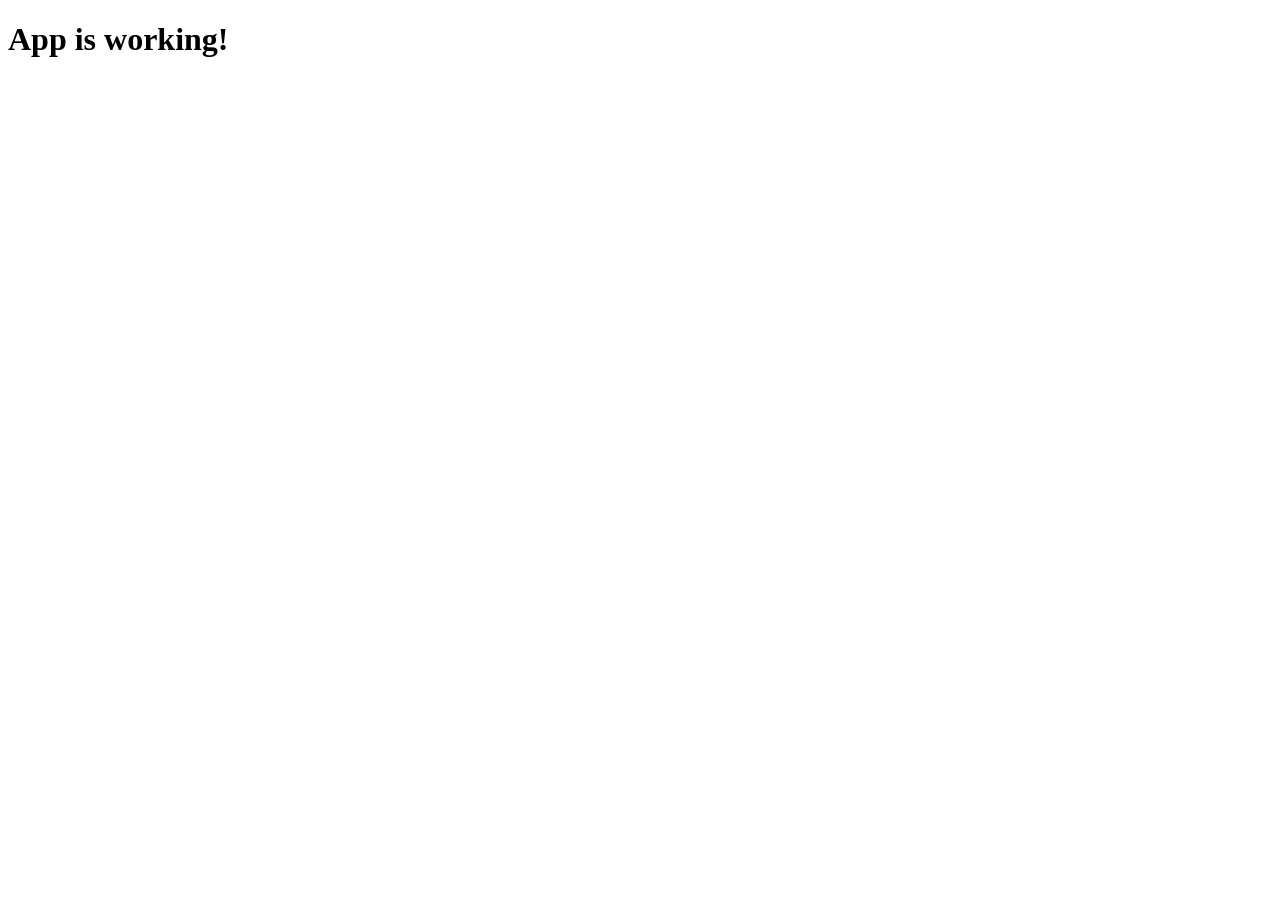
==== static/index.html @ 6a9f89fb "creating an index.html for testing" ====
<!DOCTYPE html>
<html lang="en">
<head>
    <meta charset="UTF-8">
    <meta name="viewport" content="width=device-width, initial-scale=1.0">
    <title>Document</title>
</head>
<body>
    <h1> App is working!</h1>
</body>
</html>
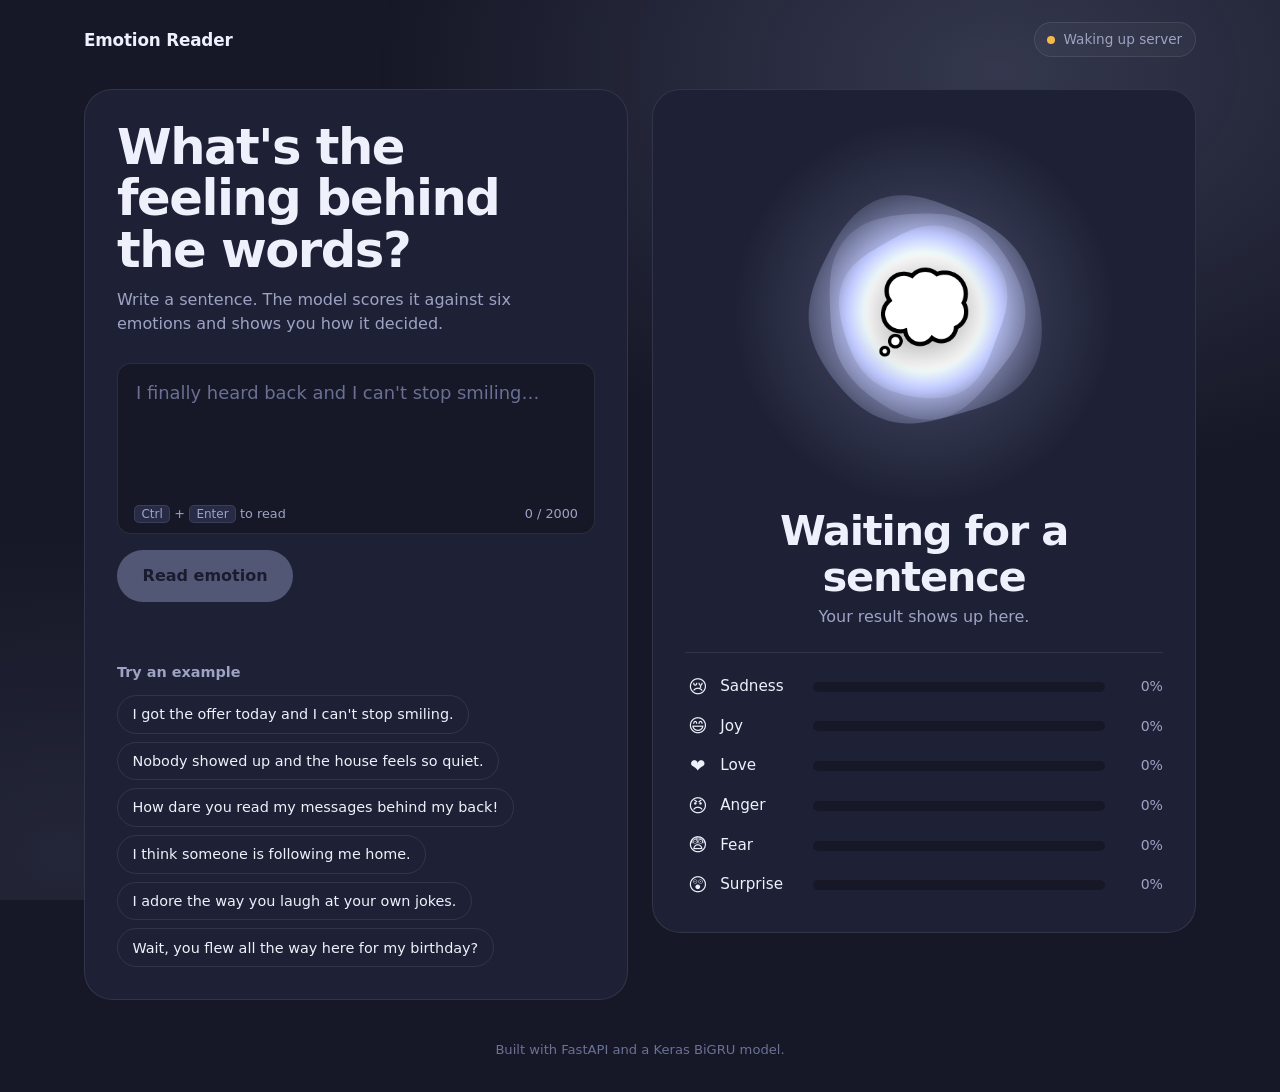
==== commit 99cb999b: "UI CHNAGES DONE" ====
--- a/static/index.html
+++ b/static/index.html
@@ -1,11 +1,79 @@
 <!DOCTYPE html>
 <html lang="en">
 <head>
-    <meta charset="UTF-8">
-    <meta name="viewport" content="width=device-width, initial-scale=1.0">
-    <title>Document</title>
+  <meta charset="UTF-8">
+  <meta name="viewport" content="width=device-width, initial-scale=1">
+  <title>Emotion Reader</title>
+  <meta name="description" content="Type a sentence and see which of six emotions a BiGRU model hears in it.">
+  <link rel="icon" href="data:image/svg+xml,<svg xmlns=%22http://www.w3.org/2000/svg%22 viewBox=%220 0 100 100%22><text y=%22.9em%22 font-size=%2290%22>💭</text></svg>">
+  <link rel="preconnect" href="https://fonts.googleapis.com">
+  <link rel="preconnect" href="https://fonts.gstatic.com" crossorigin>
+  <link href="https://fonts.googleapis.com/css2?family=Bricolage+Grotesque:opsz,wght@12..96,500;12..96,700;12..96,800&family=Instrument+Sans:wght@400;500;600&display=swap" rel="stylesheet">
+  <link rel="stylesheet" href="/static/style.css">
 </head>
-<body>
-    <h1> App is working!</h1>
+<body data-emotion="neutral">
+
+  <header class="top">
+    <span class="brand">Emotion Reader</span>
+    <span class="health" id="health" data-state="waiting" role="status">
+      <i class="dot" aria-hidden="true"></i><span id="healthText">Connecting to model</span>
+    </span>
+  </header>
+
+  <main class="shell">
+
+    <section class="panel input-panel" aria-labelledby="title">
+      <h1 id="title">What's the feeling behind the words?</h1>
+      <p class="lede">Write a sentence. The model scores it against six emotions and shows you how it decided.</p>
+
+      <div class="field">
+        <label for="text" class="sr-only">Sentence to analyze</label>
+        <textarea id="text" maxlength="2000" rows="4" placeholder="I finally heard back and I can't stop smiling…" spellcheck="true"></textarea>
+        <div class="field-foot">
+          <span class="hint"><kbd>Ctrl</kbd> + <kbd>Enter</kbd> to read</span>
+          <span class="count" id="count">0 / 2000</span>
+        </div>
+      </div>
+
+      <div class="actions">
+        <button class="go" id="go" type="button" disabled>
+          <span class="go-label">Read emotion</span>
+          <span class="spinner" aria-hidden="true"></span>
+        </button>
+        <button class="ghost" id="clear" type="button" hidden>Clear</button>
+      </div>
+
+      <p class="note" id="note" role="status" aria-live="polite"></p>
+
+      <div class="examples">
+        <h2>Try an example</h2>
+        <div class="chips" id="chips"></div>
+      </div>
+
+      <div class="history" id="historyWrap" hidden>
+        <h2>Recent</h2>
+        <ul id="history"></ul>
+      </div>
+    </section>
+
+    <section class="panel stage" aria-labelledby="resultTitle">
+      <div class="orb-wrap" id="orbWrap">
+        <canvas id="orb" aria-hidden="true"></canvas>
+        <div class="orb-emoji" id="orbEmoji" aria-hidden="true">💭</div>
+      </div>
+
+      <div class="verdict" aria-live="polite">
+        <h2 id="resultTitle" class="verdict-label">Waiting for a sentence</h2>
+        <p class="verdict-sub" id="verdictSub">Your result shows up here.</p>
+      </div>
+
+      <ul class="bars" id="bars" aria-label="Probability for each emotion"></ul>
+    </section>
+
+  </main>
+
+  <footer class="foot">Built with FastAPI and a Keras BiGRU model.</footer>
+
+  <script src="/static/script.js"></script>
 </body>
-</html>+</html>
--- a/static/style.css
+++ b/static/style.css
@@ -0,0 +1,485 @@
+/* Emotion Reader — the page's accent color follows the detected emotion */
+
+@property --accent {
+  syntax: "<color>";
+  inherits: true;
+  initial-value: #a3abd9;
+}
+
+:root {
+  --bg: #161827;
+  --surface: #1e2135;
+  --surface-2: #272b46;
+  --line: rgba(255, 255, 255, 0.09);
+  --text: #eef0fb;
+  --muted: #9ea3c4;
+  --on-accent: #14162a;
+  --accent: #a3abd9;
+
+  --display: "Bricolage Grotesque", system-ui, -apple-system, "Segoe UI", sans-serif;
+  --body: "Instrument Sans", system-ui, -apple-system, "Segoe UI", sans-serif;
+
+  --radius-lg: 28px;
+  --radius-md: 14px;
+  --ease: cubic-bezier(0.22, 1, 0.36, 1);
+}
+
+body[data-emotion="neutral"]  { --accent: #a3abd9; }
+body[data-emotion="sadness"]  { --accent: #6d9bf5; }
+body[data-emotion="joy"]      { --accent: #ffc83d; }
+body[data-emotion="love"]     { --accent: #ff6b97; }
+body[data-emotion="anger"]    { --accent: #ff5d4d; }
+body[data-emotion="fear"]     { --accent: #a78bfa; }
+body[data-emotion="surprise"] { --accent: #34d3be; }
+
+*, *::before, *::after { box-sizing: border-box; }
+
+html { color-scheme: dark; }
+
+body {
+  margin: 0;
+  min-height: 100vh;
+  font-family: var(--body);
+  font-size: 1rem;
+  line-height: 1.55;
+  color: var(--text);
+  background: var(--bg);
+  transition: --accent 0.9s ease;
+  -webkit-font-smoothing: antialiased;
+}
+
+/* Colored light that follows the emotion */
+body::before {
+  content: "";
+  position: fixed;
+  inset: 0;
+  z-index: -1;
+  background:
+    radial-gradient(60rem 40rem at 78% 8%, color-mix(in srgb, var(--accent) 22%, transparent), transparent 65%),
+    radial-gradient(40rem 30rem at 5% 95%, color-mix(in srgb, var(--accent) 10%, transparent), transparent 70%);
+  pointer-events: none;
+}
+
+.sr-only {
+  position: absolute;
+  width: 1px; height: 1px;
+  overflow: hidden;
+  clip: rect(0 0 0 0);
+  white-space: nowrap;
+}
+
+:focus-visible {
+  outline: 2px solid var(--accent);
+  outline-offset: 3px;
+}
+
+/* ---------- Header ---------- */
+
+.top {
+  max-width: 1160px;
+  margin: 0 auto;
+  padding: 1.4rem 1.5rem 0;
+  display: flex;
+  align-items: center;
+  justify-content: space-between;
+  gap: 1rem;
+}
+
+.brand {
+  font-family: var(--display);
+  font-weight: 700;
+  font-size: 1.05rem;
+  letter-spacing: -0.01em;
+}
+
+.health {
+  display: inline-flex;
+  align-items: center;
+  gap: 0.5rem;
+  font-size: 0.85rem;
+  color: var(--muted);
+  padding: 0.35rem 0.8rem;
+  border-radius: 999px;
+  border: 1px solid var(--line);
+  background: rgba(255, 255, 255, 0.03);
+}
+
+.health .dot {
+  width: 8px; height: 8px;
+  border-radius: 50%;
+  background: #f5b94a;
+  animation: blink 1.4s ease-in-out infinite;
+}
+
+.health[data-state="ready"] .dot { background: #4ade80; animation: none; }
+.health[data-state="down"] .dot  { background: #ff6b6b; animation: none; }
+
+@keyframes blink { 50% { opacity: 0.35; } }
+
+/* ---------- Layout ---------- */
+
+.shell {
+  max-width: 1160px;
+  margin: 0 auto;
+  padding: 2rem 1.5rem 1rem;
+  display: grid;
+  grid-template-columns: minmax(0, 1fr) minmax(0, 1fr);
+  gap: 1.5rem;
+  align-items: start;
+}
+
+.panel {
+  background: var(--surface);
+  border: 1px solid var(--line);
+  border-radius: var(--radius-lg);
+  padding: 2rem;
+}
+
+/* ---------- Input panel ---------- */
+
+h1 {
+  margin: 0 0 0.7rem;
+  font-family: var(--display);
+  font-weight: 800;
+  font-size: clamp(2rem, 4.2vw, 3.1rem);
+  line-height: 1.04;
+  letter-spacing: -0.03em;
+  text-wrap: balance;
+}
+
+.lede {
+  margin: 0 0 1.6rem;
+  color: var(--muted);
+  max-width: 44ch;
+}
+
+.field {
+  background: var(--bg);
+  border: 1px solid var(--line);
+  border-radius: var(--radius-md);
+  padding: 0.9rem 1rem 0.6rem;
+  transition: border-color 0.3s, box-shadow 0.3s;
+}
+
+.field:focus-within {
+  border-color: var(--accent);
+  box-shadow: 0 0 0 4px color-mix(in srgb, var(--accent) 18%, transparent);
+}
+
+textarea {
+  width: 100%;
+  resize: none;
+  border: 0;
+  outline: 0;
+  background: transparent;
+  color: var(--text);
+  font: inherit;
+  font-size: 1.12rem;
+  line-height: 1.5;
+  min-height: 6.5rem;
+}
+
+textarea::placeholder { color: #6a6f93; }
+
+.field-foot {
+  display: flex;
+  justify-content: space-between;
+  align-items: center;
+  font-size: 0.8rem;
+  color: var(--muted);
+  padding-top: 0.4rem;
+}
+
+kbd {
+  font-family: inherit;
+  font-size: 0.75rem;
+  padding: 0.05rem 0.4rem;
+  border: 1px solid var(--line);
+  border-radius: 5px;
+  background: var(--surface-2);
+}
+
+.count.warn { color: #ffb86b; }
+
+.actions {
+  display: flex;
+  align-items: center;
+  gap: 0.8rem;
+  margin-top: 1rem;
+}
+
+.go {
+  position: relative;
+  display: inline-flex;
+  align-items: center;
+  justify-content: center;
+  min-width: 10.5rem;
+  padding: 0.85rem 1.6rem;
+  border: 0;
+  border-radius: 999px;
+  background: var(--accent);
+  color: var(--on-accent);
+  font: inherit;
+  font-weight: 600;
+  font-size: 1rem;
+  cursor: pointer;
+  transition: transform 0.25s var(--ease), box-shadow 0.35s, opacity 0.25s;
+  box-shadow: 0 8px 24px -8px color-mix(in srgb, var(--accent) 70%, transparent);
+}
+
+.go:hover:not(:disabled) {
+  transform: translateY(-2px);
+  box-shadow: 0 14px 28px -8px color-mix(in srgb, var(--accent) 75%, transparent);
+}
+
+.go:active:not(:disabled) { transform: translateY(0) scale(0.98); }
+
+.go:disabled { opacity: 0.4; cursor: not-allowed; box-shadow: none; }
+
+.spinner {
+  position: absolute;
+  width: 1.2rem; height: 1.2rem;
+  border-radius: 50%;
+  border: 2px solid color-mix(in srgb, var(--on-accent) 25%, transparent);
+  border-top-color: var(--on-accent);
+  opacity: 0;
+  animation: spin 0.7s linear infinite;
+}
+
+.go.loading { cursor: progress; }
+.go.loading .go-label { opacity: 0; }
+.go.loading .spinner { opacity: 1; }
+
+@keyframes spin { to { transform: rotate(360deg); } }
+
+.ghost {
+  border: 0;
+  background: none;
+  color: var(--muted);
+  font: inherit;
+  cursor: pointer;
+  padding: 0.6rem 0.8rem;
+  border-radius: 999px;
+  transition: color 0.2s, background 0.2s;
+}
+
+.ghost:hover { color: var(--text); background: rgba(255, 255, 255, 0.06); }
+
+.note {
+  min-height: 1.4rem;
+  margin: 0.9rem 0 0;
+  font-size: 0.9rem;
+  color: var(--muted);
+}
+
+.note.error { color: #ff9a8f; }
+
+.examples, .history { margin-top: 1.4rem; }
+
+.examples h2, .history h2 {
+  margin: 0 0 0.7rem;
+  font-family: var(--body);
+  font-size: 0.9rem;
+  font-weight: 600;
+  color: var(--muted);
+}
+
+.chips { display: flex; flex-wrap: wrap; gap: 0.5rem; }
+
+.chip {
+  border: 1px solid var(--line);
+  background: transparent;
+  color: var(--text);
+  font: inherit;
+  font-size: 0.9rem;
+  text-align: left;
+  padding: 0.45rem 0.9rem;
+  border-radius: 999px;
+  cursor: pointer;
+  transition: border-color 0.25s, background 0.25s, transform 0.25s var(--ease);
+}
+
+.chip:hover {
+  border-color: var(--accent);
+  background: color-mix(in srgb, var(--accent) 10%, transparent);
+  transform: translateY(-1px);
+}
+
+.history ul { list-style: none; margin: 0; padding: 0; display: grid; gap: 0.3rem; }
+
+.history button {
+  width: 100%;
+  display: flex;
+  align-items: center;
+  gap: 0.7rem;
+  border: 0;
+  background: transparent;
+  color: var(--text);
+  font: inherit;
+  font-size: 0.92rem;
+  text-align: left;
+  padding: 0.5rem 0.6rem;
+  border-radius: 10px;
+  cursor: pointer;
+  transition: background 0.2s;
+}
+
+.history button:hover { background: rgba(255, 255, 255, 0.05); }
+
+.history .h-emoji { font-size: 1.2rem; flex: none; }
+.history .h-text { flex: 1; min-width: 0; overflow: hidden; text-overflow: ellipsis; white-space: nowrap; }
+.history .h-pct { color: var(--muted); font-size: 0.82rem; font-variant-numeric: tabular-nums; }
+
+.history li { animation: slide-in 0.45s var(--ease); }
+
+@keyframes slide-in {
+  from { opacity: 0; transform: translateY(-6px); }
+  to   { opacity: 1; transform: none; }
+}
+
+/* ---------- Stage ---------- */
+
+.stage {
+  position: sticky;
+  top: 1.5rem;
+  display: flex;
+  flex-direction: column;
+  align-items: center;
+  overflow: hidden;
+}
+
+.orb-wrap {
+  position: relative;
+  width: min(100%, 380px);
+  aspect-ratio: 1;
+  animation: orb-in 1.4s var(--ease) both;
+}
+
+@keyframes orb-in {
+  from { opacity: 0; transform: scale(0.6); }
+  to   { opacity: 1; transform: none; }
+}
+
+#orb { position: absolute; inset: 0; width: 100%; height: 100%; }
+
+.orb-emoji {
+  position: absolute;
+  inset: 0;
+  display: grid;
+  place-items: center;
+  font-size: clamp(3.4rem, 9vw, 4.8rem);
+  line-height: 1;
+  filter: drop-shadow(0 6px 18px rgba(0, 0, 0, 0.35));
+  pointer-events: none;
+  user-select: none;
+}
+
+.orb-emoji.thinking { animation: float 1.2s ease-in-out infinite; }
+
+@keyframes float {
+  50% { transform: translateY(-8px); opacity: 0.7; }
+}
+
+.verdict { text-align: center; margin-top: 0.4rem; min-height: 5.2rem; }
+
+.verdict-label {
+  margin: 0;
+  font-family: var(--display);
+  font-weight: 800;
+  font-size: clamp(1.9rem, 4vw, 2.6rem);
+  line-height: 1.1;
+  letter-spacing: -0.03em;
+  color: var(--text);
+}
+
+.verdict-sub {
+  margin: 0.35rem auto 0;
+  color: var(--muted);
+  max-width: 36ch;
+  text-wrap: balance;
+}
+
+.verdict-sub strong { color: var(--accent); font-weight: 600; }
+
+/* Bars */
+
+.bars {
+  list-style: none;
+  width: 100%;
+  margin: 1.4rem 0 0;
+  padding: 1.2rem 0 0;
+  border-top: 1px solid var(--line);
+  display: grid;
+  gap: 0.7rem;
+}
+
+.bar {
+  --c: var(--accent);
+  display: grid;
+  grid-template-columns: 1.6rem 5.2rem 1fr 3rem;
+  align-items: center;
+  gap: 0.6rem;
+  font-size: 0.95rem;
+  transition: opacity 0.5s;
+}
+
+.bars.has-result .bar:not(.is-top) { opacity: 0.62; }
+
+.bar-emoji { font-size: 1.15rem; text-align: center; }
+.bar-name { text-transform: capitalize; }
+.bar.is-top .bar-name { font-weight: 600; }
+
+.bar-track {
+  height: 10px;
+  border-radius: 999px;
+  background: var(--bg);
+  overflow: hidden;
+}
+
+.bar-fill {
+  height: 100%;
+  border-radius: inherit;
+  background: var(--c);
+  transform-origin: left center;
+  transform: scaleX(0);
+  transition: transform 1s var(--ease);
+}
+
+.bar-val {
+  text-align: right;
+  font-variant-numeric: tabular-nums;
+  color: var(--muted);
+  font-size: 0.88rem;
+}
+
+.bar.is-top .bar-val { color: var(--text); font-weight: 600; }
+
+/* ---------- Footer ---------- */
+
+.foot {
+  text-align: center;
+  color: #6c7196;
+  font-size: 0.82rem;
+  padding: 1.5rem 1rem 2rem;
+}
+
+/* ---------- Responsive ---------- */
+
+@media (max-width: 880px) {
+  .shell { grid-template-columns: minmax(0, 1fr); padding-top: 1.2rem; }
+  .stage { position: static; }
+  .panel { padding: 1.4rem; border-radius: 22px; }
+  .go { flex: 1; }
+}
+
+@media (max-width: 420px) {
+  .bar { grid-template-columns: 1.4rem 4.6rem 1fr 2.8rem; gap: 0.45rem; font-size: 0.9rem; }
+}
+
+@media (prefers-reduced-motion: reduce) {
+  *, *::before, *::after {
+    animation-duration: 0.01ms !important;
+    animation-iteration-count: 1 !important;
+    transition-duration: 0.01ms !important;
+  }
+}
